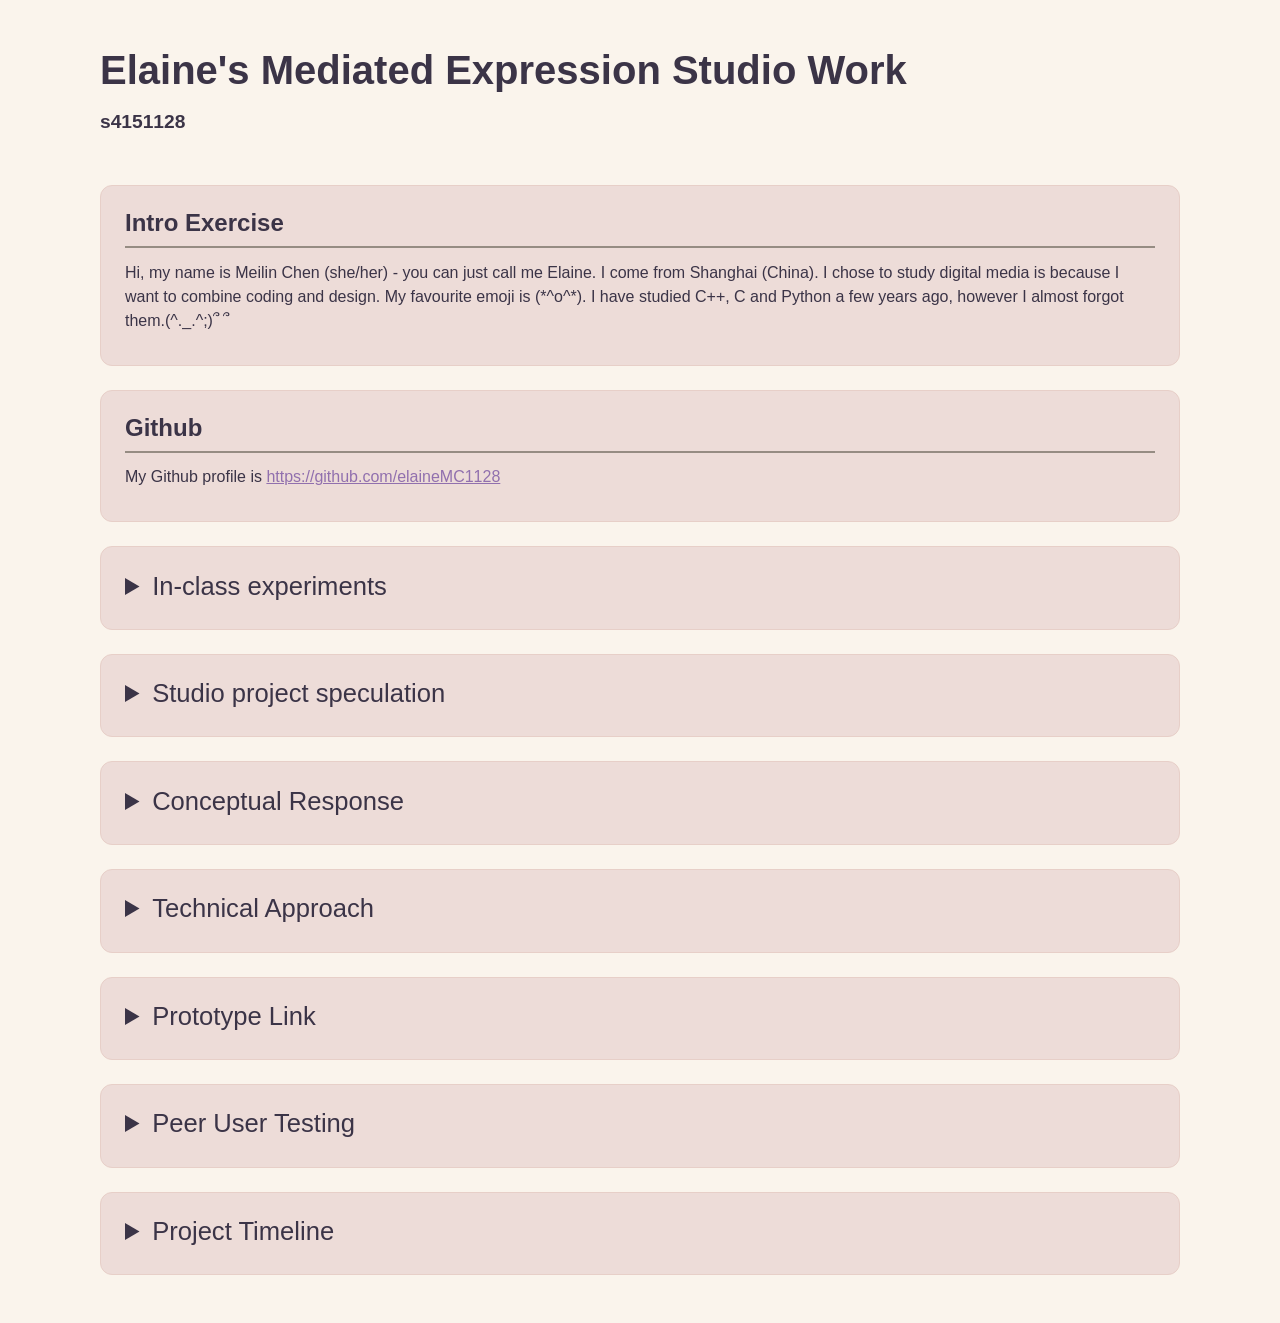
==== index.html @ d183e6df "update" ====
<!DOCTYPE html>
<html lang="en">
<head>
    <meta charset="UTF-8">
    <title>Studio Work Index</title>
    <link rel="stylesheet" href="reset.css">
    <link rel="stylesheet" href="style.css">
    <link rel="icon" type="image/png" href="./assets/icons/favicon.png">
</head>

<body>

<main>
    <h1>Elaine's Mediated Expression Studio Work</h1>
    <h3 id="studentId">s4151128</h3>

    <section>
        <h2>Intro Exercise</h2>

        <p>
        Hi, my name is Meilin Chen (she/her) - you can just call me Elaine. I come from Shanghai (China).
        I chose to study digital media is because I want to combine coding and design.
        My favourite emoji is (*^o^*). I have studied C++, C and Python a few years ago, however I almost forgot them.(^._.^;)՞ ՞　
        </p>
    </section>

    <section>
        <h2>Github</h2>
        <P>
            My Github profile is
            <a href="https://github.com/elaineMC1128" target="_blank" class="link">https://github.com/elaineMC1128</a>
        </P>
    </section>

    <section>
        <details>
            <summary>In-class experiments</summary>
            <ol>
                <li><a href="./informationDesignExperiment" target="_blank" class="link">Information design</a></li>
                <li><a href="./feedbackDesignExperiment" target="_blank" class="link">Feedback</a></li>
                <li><a href="./mappingDesignExperiment" target="_blank" class="link">Mapping</a> </li>
            </ol>
        </details>
    </section>

    <section>
        <details>
            <summary>Studio project speculation</summary>
            <h3>Framing</h3>
            <p>
                This project explores how music-making can be reimagined as a more intuitive and playful experience, rather than something that requires technical knowledge or formal training. Many traditional music tools rely on structured systems such as timelines, notation, or sequencing, which can make them difficult for beginners to approach. In contrast, contemporary digital media tools increasingly focus on accessibility, allowing users to engage in creative expression through simple and immediate interactions.<br>
                <br>For example, tools like <a href="https://www.patatap.com/" target="_blank" class="example">Patatap</a> demonstrate how pressing a single key can generate both sound and visual feedback, creating a strong and immediate connection between action and response. This highlights the importance of feedback in helping users understand how an interactive system works.

                Similarly, the <a href="https://yirggzmb.itch.io/musical-text-editor" target="_blank" class="example">Musical Text Editor</a> reinterprets typing as a musical action, showing that creative input does not need to follow traditional musical formats. Instead, everyday actions can be mapped to expressive outputs.<br>

            <figure>
                <img src="./assets/icons/patatap.jpg" alt="patatap" width="50%">
                <figcaption>Patatap</figcaption>
            </figure>

            <br>These examples suggest that creative tools are shifting away from precision and control, and towards play, exploration, and reinterpretation of input. Based on this context, this project speculates that music-making can be approached as a spatial and generative interaction, where users do not directly construct sound, but instead influence a system that produces it.<br>
            <br>This idea is also informed by early in-class experiments exploring mapping and feedback. The mapping experiment showed that users quickly understand interactions when there is a consistent relationship between movement and outcome. The feedback experiment highlighted how immediate visual and auditory responses help users perceive cause and effect. Together, these insights suggest that an effective expressive tool can be built through simple rules, as long as the relationship between action and response is clear.
            </p>

            <h3>Purpose</h3>
            <p>
                The purpose of this project is to design a browser-based interactive tool that allows users to generate evolving sound patterns through spatial interaction. The tool takes the form of a pool-like environment viewed from above, where users can place animated fish into the space.<br>
                <br>Rather than acting as direct instruments, the fish behave as autonomous agents. Once placed in the pool, they move independently across a tiled surface. The tile lines function as sound triggers, so that when a fish crosses a line, a musical note is produced. At the same time, the line visually reacts through a small ripple or vibration, reinforcing the connection between movement and sound.<br>

            <figure>
                <img src="./assets/icons/project%20sketch.png" alt="project-sketch" width="30%">
                <figcaption>Draft project diagram</figcaption>
            </figure>

            <br>Different fish introduce variation into the system. For instance, larger fish may move more slowly and produce lower tones, while smaller fish move faster and generate higher sounds. By choosing how many fish to place, where to position them, and how they interact within the space, users influence the resulting sound patterns.<br>
            <br>This interaction model shifts the focus from direct control to system-based interaction. Instead of composing a fixed sequence of notes, users set up conditions in which sound emerges over time. This approach is influenced by tools such as <a href="https://artsandculture.google.com/experiment/blob-opera/AAHWrq360NcGbw?hl=en" target="_blank" class="example">Blob Opera</a>, where users manipulate behaviour rather than individual notes, and <a href="https://www.incredibox.com/" target="_blank" class="example">Incredibox</a>, where combining elements leads to layered musical outcomes.<br>

            <div class="flex-container">
                <figure>
                    <img src="./assets/icons/Blob%20Opera.webp" alt="Blob Opera" width="40%">
                    <figcaption>Blob Opera</figcaption>
                </figure>

                <figure>
                    <img src="./assets/icons/Incredibox.jpg" alt="Incredibox" width="40%">
                    <figcaption>Incredibox</figcaption>
                </figure>
            </div>
            <br>Through this design, the project explores how indirect interaction can still produce meaningful creative expression. Users are not removed from the process, but instead engage with it differently—by observing, adjusting, and experimenting with the system.
            </p>

            <h3>Worth</h3>
            <p>
                The value of this project lies in its exploration of generative creativity and mediated interaction. By reducing the need for technical knowledge, the tool makes music-making more accessible and encourages users to experiment without fear of making mistakes.<br>
                <br>Compared to tools that rely on direct input, this project introduces a layer of separation between the user and the sound. The fish act as intermediaries, meaning that sound is not triggered directly, but emerges through behaviour. This creates a more dynamic and less predictable system, where outcomes are shaped over time rather than immediately defined.<br>
                <br>This unpredictability is an important aspect of the experience. It allows users to encounter unexpected patterns and moments of discovery, which can make the interaction more engaging. Instead of focusing on control or precision, the tool encourages exploration and curiosity.<br>
                <br>Insights from the design experiments also support this approach. The feedback experiment demonstrated that clear and immediate responses help users understand interactions, which is reflected in the visual and audio responses of the tile lines. The mapping experiment showed that spatial relationships can effectively communicate system behaviour, which is applied in the consistent mapping between fish movement and sound triggers.<br>
                <br>More broadly, this project contributes to ongoing discussions in digital media design about how tools can support new forms of creative expression. Rather than treating users as performers who execute actions, it positions them as participants within a system. The creative outcome is not something they directly construct, but something they influence.<br>
                <br>Ultimately, this project suggests that interactive tools can move beyond traditional models of control and towards more open, exploratory systems. By combining mapping, feedback, and generative behaviour, it proposes an alternative way of engaging with music—one that is visual, spatial, and shaped through interaction over time.
            </p>
        </details>
    </section>

    <section>
        <details class="subContainer">
            <summary>Conceptual Response</summary>
            <div class="dropdown-content">
                <p>
                    My project is an interactive sequencing tool. It is strongly influenced by experimental music games and aims to free music-making from the complexity of specialist knowledge. Instead of presenting users with a serious and technical music production interface like a traditional DAW, it transforms music composition into a lively and bright “digital pool” landscape, where users create melodies by placing different sea creatures, acting as note carriers, into a gridded pool.<br>
                    <br>The creative context of this project is centred on making music creation more approachable to a wider audience. Rather than expecting users to understand music theory or learn the conventions of traditional instruments and digital audio workstations, the project explores a more accessible way of composing and performing music. Through a simple, bright, cartoon-like visual style, it introduces digital music-making in a way that feels playful and inviting. The aim is to create an immersive but low-pressure environment for exploring sound, reducing the learning barrier of the interactive tool and allowing people to engage with music in a different way.<br>
                    <br>The main interaction design principle explored in this project is mapping. In the prototype, the spatial position of each fish is mapped to a specific musical outcome, so moving a fish to a different place in the pool changes the sequence that is produced. In this way, the visual arrangement of the fish becomes a form of musical structure. Rather than simply pressing buttons to trigger fixed notes, the user composes through spatial decisions and placement.<br>
                    <br>The novelty of the project lies in how it reinterprets the logic of a sequencer through the metaphor of a fish pool. Instead of using the conventional “scan line” found in traditional sequencers, I introduce a mechanism I call Rhythmic Wave Pulses. The sequencing process is no longer represented as a single moving point, but as a wave-like motion with a stronger sense of physical rhythm and spreading movement. In addition, I use a “fan” as a physical control metaphor for adjusting the frequency of the waves, giving users a more unusual and playful controller. This design not only connects closely to the idea of wave pulses, but also moves away from the standard operational language of music tools and turns it into a more intuitive, engaging, and game-like experience. As a result, the relationship between action and outcome becomes more tactile and imaginative, while still remaining clear enough for users to understand and explore.<br>
                </p>
            </div>
        </details>
    </section>

    <section>
        <details class="subContainer">
            <summary>Technical Approach</summary>
            <div class="dropdown-content">
                <p>
                    This project is built as a browser-based prototype using HTML, CSS, and JavaScript, with <a href="https://konvajs.org/docs/index.html" target="_blank" class="example">Konva.js</a> for the visual interface and <a href="https://tonejs.github.io/" target="_blank" class="example">Tone.js</a> for sound playback. I chose Konva because the tool depends on a custom 2D scene with draggable fish, layered graphics, and animated playback feedback, while Tone.js allows the visual arrangement to be translated into repeatable musical output. The CSS supports this by creating a soft aquatic atmosphere, so the prototype feels like a playful digital environment rather than a conventional music software interface.<br>
                    <br>The core feature of the project is a drag-and-place fish sequencer. Users select fish from a palette, create draggable copies by <i>clone</i> function, and place them into a gridded pool. When a fish is dropped, the function <i>isInsideGrid</i> checks whether it is inside the pool, and <i>getSnapPosition</i> function snaps it to the nearest cell, and stores its position in the <i>placedNotes array</i>. This turns visual placement into sequence data. In the current system, row position controls pitch through the <i>rowNotes array</i>, and column position controls playback timing as the scan moves across the grid. Fish type also maps to different synth timbres, so composition happens through spatial arrangement rather than traditional note input.<br>
                    <br>Other features support the concept through feedback and control. Playback is shown as a moving wave-like scan highlight that reads the grid column by column and triggers notes in the active column. A fan control is used for play and pause, with its rotating blades reinforcing the wave metaphor, while a slider adjusts speed and buttons allow the user to restart or clear the arrangement. Hover previews, cursor changes, and scale feedback also help make the fish feel interactive and easier to understand. Together, these technical systems support the project’s aim of making music-making more playful, accessible, and visually connected to sound. This section is supported by links to the project codebase, system map, and the external documentation for Konva.js and Tone.js on the work index page.
                </p>
            </div>
        </details>
    </section>

    <section>
        <details class="subContainer">
            <summary>Prototype Link</summary>
            <div class="dropdown-content">
                <p>
                    <a href="https://studioproject-prototype.netlify.app/" target="_blank">Open the prototype</a>
                </p>
            </div>
        </details>
    </section>

    <section>
        <details class="subContainer">
            <summary>Peer User Testing</summary>
            <div class="dropdown-content">
                <p>
                    <a href="https://forms.cloud.microsoft/r/Yyp75evXPv" target="_blank">Here's the Peer User Testing Form</a>
                </p>

                <h3>Peer User Testing Reflection</h3>
                <p>
                    Peer user testing indicated that the prototype was generally successful as an engaging music creation tool. Most participants reported that they felt able to create pieces with a personal touch, and many successfully produced music clips they enjoyed.<br>
                    <br>However, a common issue raised in the feedback was that users did not immediately understand the tool when they first started using it. Several users mentioned that they were initially confused by the fan control feature, particularly not realizing that clicking the fan would start playback or affect the rhythm. Some users were also unsure of the meanings of the different fish when they first entered the interface, and were unclear about the purposes of certain icons and control buttons. This suggests that while the prototype becomes understandable after a brief exploration, its onboarding process and information architecture still require improvement. To address this, I plan to make the controls more intuitive and the interface easier to understand upon first use by enhancing the information architecture, adding brief explanatory labels or prompts, and strengthening the interface’s visual hierarchy.<br>
                    <br>Another clear trend in the feedback is that users gave positive reviews of the project’s playful visual style and metaphors. Many testers found the fan control design creative, and several described it as “cute,” “fun,” or “in line with their aesthetic expectations.” This is encouraging, as one of my goals was precisely to move away from the visual language of traditional music software and make sequencing more game-like and accessible. At the same time, some users pointed out directions for expanding expressiveness. Suggested improvements include adding more sound types, extending note durations, adding sliders or controls, distinguishing between fish types more clearly, and providing more options for exploring musical effects. This feedback indicates that users feel the creative space and richness currently offered by the tool are somewhat limited, reminding me that I need to expand users’ creative scope and options while maintaining the project’s core focus on ease of use. Other users noted that certain sounds were too harsh, while some bass tones were too quiet. This feedback is also a key focus for adjustments and refinements in the next phase, as it determines the correlation between visual actions and auditory feedback, as well as the overall harmony of the project. I will explore sounds that better suit the tool’s cute, game-like style, and I am considering using a combination of instruments or a marimba.<br>
                    <br>The testing also revealed several practical issues affecting usability. Some users reported malfunctions with the play button, misalignment of the pause icon, abnormal drag behavior, overlapping fish positions, and unexpected interruptions during playback. These issues are critical because they impact the reliability of interactions. This feedback will be invaluable for my upcoming debugging efforts, which include: improving playback stability, optimizing hit detection and fish positioning logic, and preventing overlap errors. Overall, the peer testing confirmed that the project’s core concept is both engaging and unique, but it also indicated that the project currently requires clearer onboarding guidance, more refined interaction feedback, and further optimization of the sound and control systems.
                </p>
            </div>
        </details>
    </section>

    <section>
        <details class="subContainer">
            <summary>Project Timeline</summary>
            <div class="dropdown-content">
                <figure>
                    <img src="./assets/icons/project%20timeline.png" alt="project timeline"/>
                </figure>
            </div>
        </details>
    </section>

</main>

</body>
</html>
---- style.css ----
:root{
    --cor1: #FAF4EC;
    --cor2: #EDDCD8;
    --cor3: #D6D2C4;
    --cor4: #F7DAD9;
    --cor5: #F2BFD1;
    --cor6: #D6D2C4;
    --cor7: #968C83;
    --cor8: #D76B94;
    --cor9: #9170ae;
}

body {
    background-color: var(--cor1);
    color: #3b3447;
    font-family: 'Futura', 'Work Sans', sans-serif;
    line-height: 1.5;
    padding: 1rem;
}


main {
    max-width: 1080px;
    margin: 0 auto;
}

h1 {
    font-size: 2.5em;
    /*background-color: var(--cor6);*/
    padding: 1rem 0;
    margin: 0;
    border-radius: 12px;
}

#studentId {
    margin-top: -0.5rem;
    margin-bottom: 3rem;
}

h2 {
    font-size: 1.5em;
    margin: 0 0 0.8rem 0;
    padding-bottom: 0.3rem;
    border-bottom: 2px solid var(--cor7);
}

summary {
    font-size: 1.6em;
    margin: 0;
    padding-bottom: 0.3rem;
}

details[open] summary {
    border-bottom: 2px solid #8e857f;
    }

h3 {
    font-size: 1.2em;
    margin: 2.2rem 0 0.5rem 0;
}

p {
    margin: 0.8rem 0;
}

section {
    background-color: var(--cor2);
    padding: 1.2rem 1.5rem;
    margin: 1.5rem 0;
    border-radius: 12px;
    border: 1px solid #e7cfc8;
    box-sizing: border-box;
}

.example {
    color: var(--cor9);
    text-decoration: underline;
    font-weight: 500;
}

.example:hover {
    color: var(--cor8);
    text-decoration: none;
}

.link {
    color: var(--cor9);
}

.link:hover {
    color: var(--cor8);
    text-decoration: none;
}

figure {
    display: flex;
    flex-direction: column;
    align-items: center;
    margin: 1rem 0;
}

figcaption {
    margin-top: 5px;
    font-size: 0.9rem;
    color: #989898;
    font-style: italic;
}

.flex-container {
    display: flex;
    justify-content: center;
    gap: 3rem;
    flex-wrap: wrap;
}

.flex-container figure {
    display: flex;
    flex-direction: column;
    align-items: center;
    text-align: center;
}

.flex-container img {
    width: 100%;
    max-width: 400px;
    height: auto;
    border-radius: 6px;
}

i {
    color: var(--cor7);
}
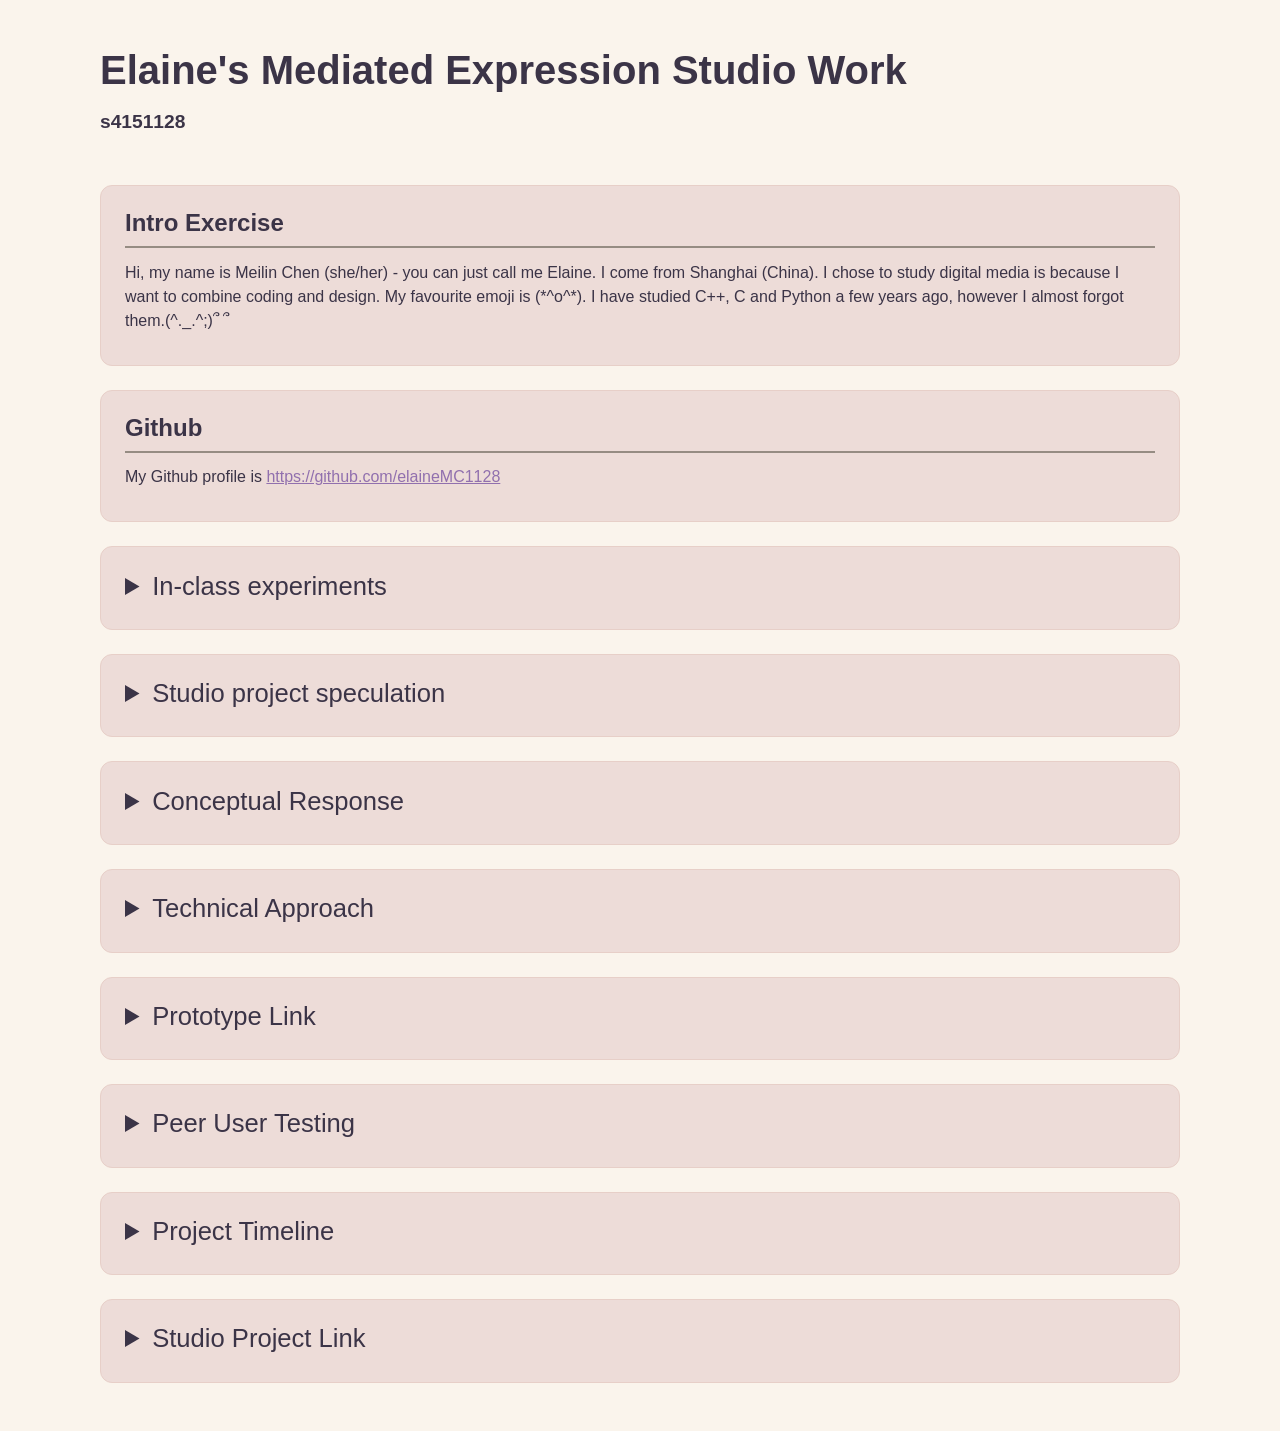
==== commit b9342229: "update" ====
--- a/index.html
+++ b/index.html
@@ -169,6 +169,22 @@
         </details>
     </section>
 
+    <section>
+        <details class="subContainer">
+            <summary>Studio Project Link</summary>
+            <div class="dropdown-content">
+                <h3>Ripple</h3>
+                <p>
+                    <a href="https://ripple-studioproject.netlify.app/" target="_blank">Open the project</a>
+                </p>
+                <img  src="./assets/icons/project_img.png" alt="project img" width="70%" />
+                <p>
+                    This project is a browser-based interactive sound tool where users place aquatic creatures into a circular pool to create evolving soundscapes through movement and gentle collisions. Rather than direct control, users shape unique musical moments through arrangement, chance, and interaction.
+                </p>
+            </div>
+        </details>
+    </section>
+
 </main>
 
 </body>
--- a/style.css
+++ b/style.css
@@ -129,4 +129,4 @@
 
 i {
     color: var(--cor7);
-}+}
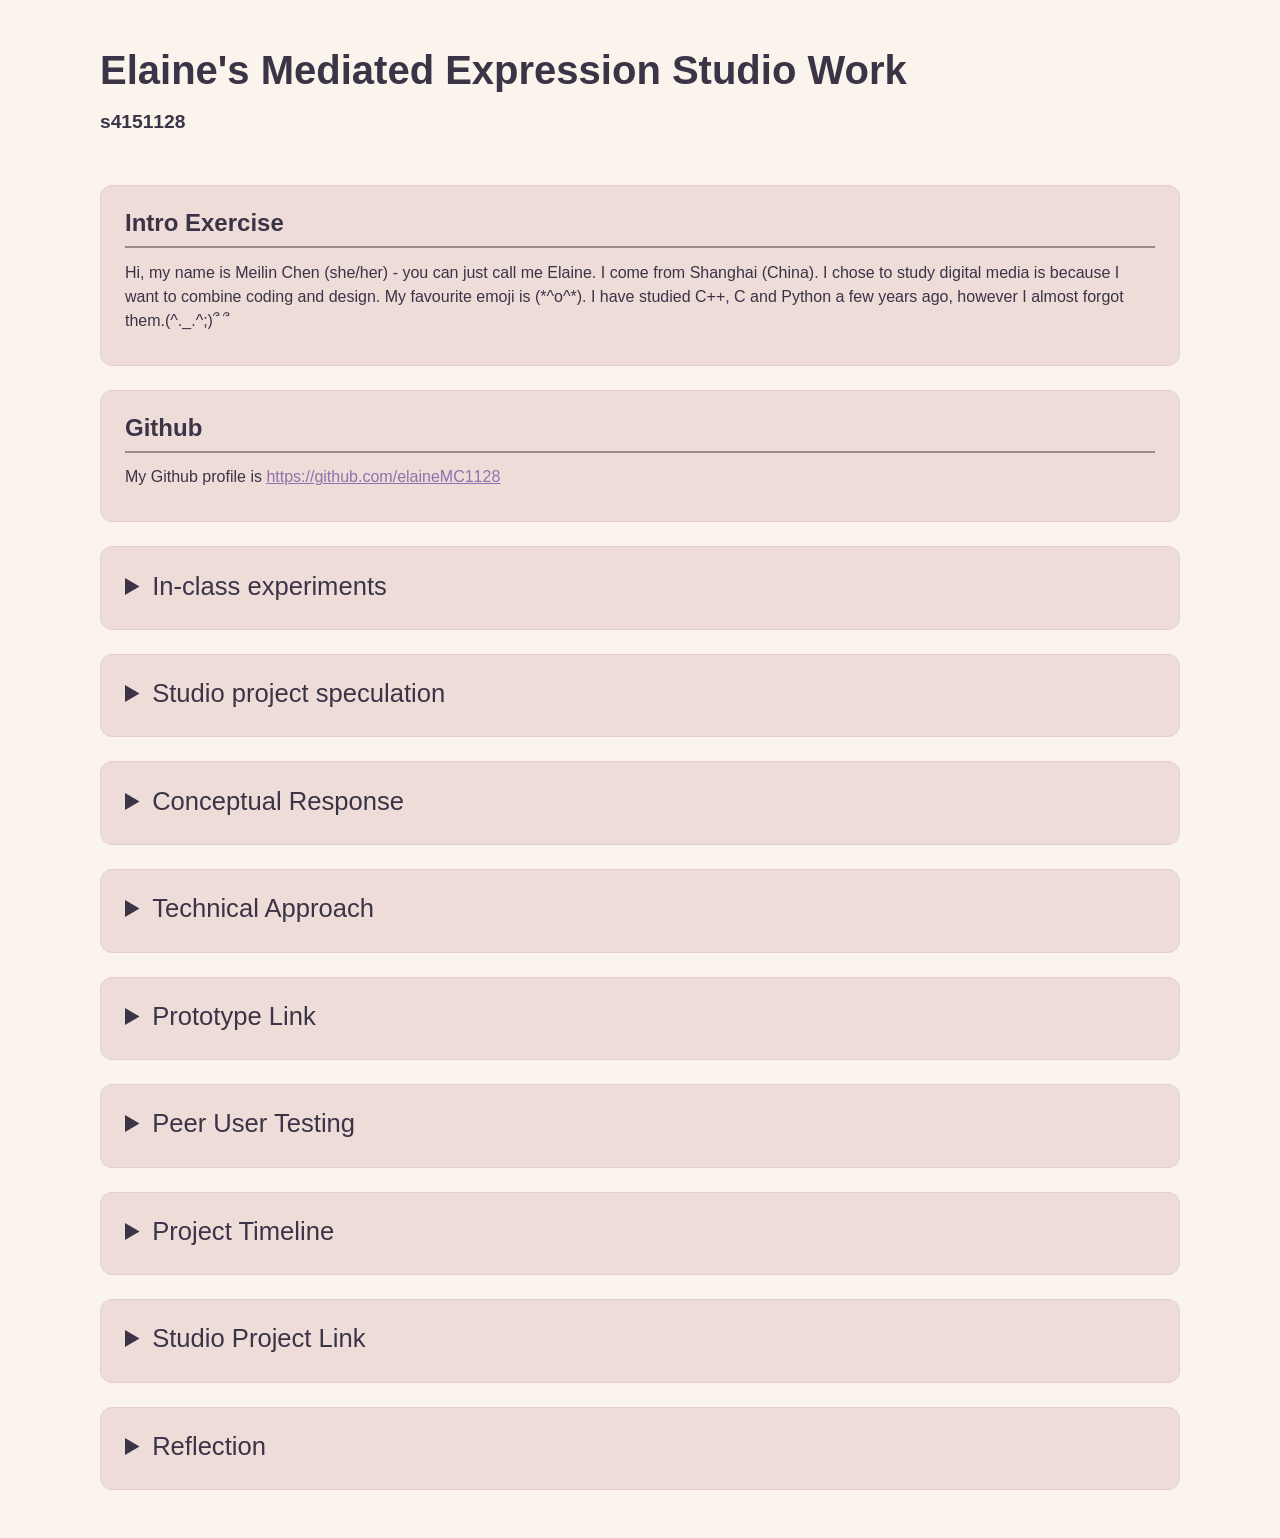
==== commit 39c3e8f8: "update" ====
--- a/index.html
+++ b/index.html
@@ -185,6 +185,211 @@
         </details>
     </section>
 
+    <section>
+        <details class="subContainer">
+            <summary>Reflection</summary>
+            <div class="dropdown-content">
+                <h3>Purpose and Final Design</h3>
+                <p>
+                    The initial purpose of this project was to design a browser-based tool in which users could generate evolving sound through spatial interaction, without directly composing or controlling the output. Users would place fish into a pool environment, and sound would emerge from the behaviour of those fish within the system instead of from direct instruction.
+                </p>
+                <p>
+                    The final design, Ripple, preserves this core intention. Users still place aquatic creatures into a pool viewed from above, and sound still emerges from what those creatures do rather than from what the user explicitly commands. The fundamental relationship between the user and the system, in which users set conditions rather than script results, remains unchanged.
+                </p>
+                <p>
+                    What changed was the mechanism through which sound is triggered. The initial design used tile lines as triggers. Fish crossing a line would produce a note. In the final design, sound is triggered by collisions between creatures and between creatures and zone boundaries. This shift came from a deeper consideration of what "emergent" actually means. Tile lines still impose a kind of structure because they divide the space into fixed intervals, and sound happens at predictable moments as fish cross them. Collision, by contrast, cannot be precisely predicted or scheduled. The moment a sound occurs depends entirely on the movement of multiple agents interacting with each other and with their environment.
+                </p>
+                <p>
+                    In this sense, the final design more fully achieves the original purpose than the initial concept did. The tool still asks users to make spatial decisions, such as what creatures to place, where to place them, and which zone to assign them to, but the resulting sound is less determined by those decisions than ever. The user shapes the conditions; the system shapes the sound.
+                </p>
+
+                <h3>Values and Judgement of Worth</h3>
+                <p>
+                    The values of this project were initially centred around three interconnected ideas: accessibility, the creative value of unpredictability, and indirect creative control. The final design embodies all of these values, although in some cases they became more clearly expressed than originally anticipated in the initial concept.
+                </p>
+                <p>
+                    At its core, Ripple is built around accessibility. The tool does not require any musical knowledge to use. There are no note names, rhythm grids, or timing structures to follow. The only actions available to users are dragging creatures into the pool, clicking to intervene, adjusting activity zones, and selecting moods. Each action produces immediate visual and sonic feedback, allowing users to understand the system through exploration rather than instruction.
+                </p>
+                <p>
+                    The value of unpredictability became more fully realised in the final design. After several major design iterations, the final version retained the idea of creatures moving freely, while sound is only generated through collisions, which cannot be precisely predicted. This means that the sonic output is genuinely unpredictable, even for the person setting up the system. At the same time, the final design does not blindly pursue unpredictability or treat randomness simply as something entertaining. Instead, it attempts to balance unpredictability with space for user agency, making unpredictability part of the experience itself, something to observe and reflect on. This also supports the accessibility of the tool, reducing the pressure users may feel to create “good” music and making the experience feel less intimidating to approach.
+                </p>
+                <p>
+                    In the final design, the user’s role in indirect creative control also became clearer. Users do not create sound by pressing keys, clicking notes, or placing notes onto a structured sequencer. Instead, they shape the conditions in which sound can happen (such as choosing timbre or adjusting the size of the performance space) and influence the characteristics and movement of sound-producing elements (such as selecting different creatures or clicking to interrupt their movement direction). This establishes a different relationship between the user and the tool. Rather than being a performer who controls every outcome, the user becomes a participant and influencer within the system.
+                </p>
+
+                <h3>Interaction Design Principle: Mapping</h3>
+                <p>
+                    The core interaction design principle explored in this project is mapping. In conventional music tools, mapping is typically applied in a direct and deterministic way: a key maps to a fixed note, a position on a grid maps to a specific beat, a slider maps to a precise value. The relationship between input and output is one-to-one, immediate, and fully controlled by the user. The novelty in Ripple lies in deliberately breaking this relationship while keeping the mapping itself legible.
+                </p>
+                <p>
+                    In Ripple, spatial position still maps to pitch. Creatures placed in the inner zone produce high tones, creatures in the outer zone produce low tones. This part of the mapping is straightforward and intuitive. However, this mapping is never activated directly by the user. Sound only occurs on collision, and collision is a physical event that emerges from the behaviour of multiple autonomous agents interacting within a confined space. The user decides where to place a creature, but cannot decide when or whether it will collide, how hard that collision will be, or what else it will collide with. The mapping is real and consistent, but its activation is outside the user's direct control.
+                </p>
+                <p>
+                    This creates what could be described as an indirect mapping chain: the user maps a creature to a zone, the zone maps to a pitch range, and the collision maps to a moment in time. Each step in this chain is logical and learnable, but the chain as a whole produces outcomes that cannot be fully predicted. The user understands the rules without being able to script the result.
+                </p>
+                <p>
+                    This is where the novel application lies. Most tools use mapping to give users precise authorship. Users decide what sound happens, and the mapping executes that decision. *Ripple* uses mapping to give users meaningful influence over a system that retains its own agency. The spatial logic is clear enough that users can make intentional decisions, such as placing a slow moving sea slug in the outer zone because they want occasional deep tones, or placing a rock in the inner zone to create more frequent high pitch collisions. However, the sound that actually emerges is always partly authored by the system itself.
+                </p>
+                <p>
+                    The result is a form of mapping that is legible without being deterministic. Users are not guessing randomly because their spatial decisions have real and consistent sonic consequences. At the same time, they are not composing directly because the system mediates between intention and outcome in a way that preserves genuine unpredictability. This balance between legibility and indeterminacy is what makes the application of mapping novel in this project.
+                </p>
+
+                <h3>Design Judgement</h3>
+                <h4>
+                    Judgment 1: From Grid pool (fish randomly swim) to Pool Sequencer (static fish as notes)
+                </h4>
+                <div class="flex-container">
+                    <figure>
+                        <img src="assets/img/version1.png" alt="prototype_version1" width="40%">
+                        <figcaption>Grid pool</figcaption>
+                    </figure>
+
+                    <figure>
+                        <img src="assets/img/version2.png" alt="prototype_version2" width="40%">
+                        <figcaption>Pool Sequencer</figcaption>
+                    </figure>
+                </div>
+                <p>
+                    My earliest concept explored a pool where fish moved randomly and triggered sounds as they crossed structured lines. I was very drawn to the idea of autonomous fish movement because it felt playful, alive, and less dependent on direct user control. I liked the idea that sound could emerge naturally from movement and space rather than be deliberately composed.
+                </p>
+                <p>
+                    However, after experimenting with this idea, I realised there was a tension between three competing systems: the randomness of fish movement, the structured grid triggering sound, and the unpredictable collisions between fish. These elements constantly disrupted each other, creating a level of chaos that made the project difficult to understand as a music-making tool. The sounds felt inconsistent, and users had very little opportunity to intentionally shape outcomes.
+                </p>
+                <p>
+                    This exploration helped me realise that too much unpredictability reduced user agency. Although I liked the idea of randomness, users still needed a sense of participation and decision-making. As a result, I shifted towards a grid sequencer prototype, where fish became static placements within a structured system. This allowed mapping to become clearer, gave users more control over sound decisions, and reduced the feeling of losing control over the experience.
+                </p>
+
+                <h4>
+                    Judgment 2: From Grid Sequencer to Circular Pool
+                </h4>
+                <div class="flex-container">
+                    <figure>
+                        <img src="assets/img/version2.png" alt="prototype_version2" width="40%">
+                        <figcaption>Pool Sequencer</figcaption>
+                    </figure>
+                    <figure>
+                        <img src="assets/img/project_img.png" alt="Circular Pool" width="40%">
+                        <figcaption>Circular Pool</figcaption>
+                    </figure>
+                </div>
+                <p>
+                    Although the grid sequencer solved some problems, peer testing and tutor feedback gradually made me realise that the project was becoming increasingly similar to a traditional music sequencer. The fish and pool metaphor made it visually playful, but underneath, the interaction was still highly structured and predictable.
+                </p>
+                <p>
+                    Through this process, I realised that my attempt to maximise control had unintentionally moved the project away from its original intention. I wanted to create an expressive and accessible creative tool, but the project was starting to feel closer to conventional music software.
+                </p>
+                <p>
+                    The design judgment here was whether to refine the tile line system — adjusting spacing, randomising line positions, or varying fish speeds, or to reconsider the trigger mechanism entirely.
+                </p>
+                <p>
+                    The decision was to move away from tile lines altogether and replace them with collision as the sole sound trigger. This judgment was informed since I encountered Clinamen(an installation by Céleste Boursier-Mougenot) after researching creative tools and interactive artworks. In this artwork, sound is produced entirely by the physical encounter between objects, with no underlying grid or structure. This reference helped me realise that unpredictability did not necessarily need to be removed. Instead, it could become part of the expressive experience.
+                </p>
+
+                <h4>
+                    Judgement 3: Complex Controls to Depth Design Decision
+                </h4>
+                <div class="flex-container">
+                    <figure>
+                        <img src="assets/img/function%20test.png" alt="omplex Controls" width="40%">
+                        <figcaption>Complex Controls Test</figcaption>
+                    </figure>
+                    <figure>
+                        <img src="assets/img/function2.png" alt="Final Functions" width="40%">
+                        <figcaption>Final Functions</figcaption>
+                    </figure>
+                </div>
+                <p>
+                    An earlier version of Ripple included directional water current controls for each of the three concentric zones. Users could set the speed and direction of the current in each zone, which would influence the movement of creatures within it. The intention is to give users more control options and make the pool area the primary factor in their decision-making. However, after trying this direction, this mechanism created more confusion than control. Instead of making the tool more expressive, the extra rules made the interaction feel less clear. I have a deep understanding of the meaning of the phrase "depth rather than width".
+                </p>
+                <p>
+                    Because of this, I decided to simplify the ring system. In the final design, the rings mainly function as sound or pitch regions, rather than complex movement controllers. Instead, I updated the number and characteristics of creature species, changing from only differentiating them by speed to giving each organism its own realistic movement patterns. This is a more natural adjustment to movement and a more intuitive choice.
+                </p>
+
+                <h4>
+                    Judgment 4: (Tool goal) make music → explore sound generation
+                </h4>
+                <p>
+                    Another important design judgement was redefining the goal of the tool itself.
+                </p>
+                <p>
+                    At the beginning, I imagined the project as a tool for people without music knowledge to make music. However, because the system relied on movement, randomness, and collision, the resulting sounds were often unpredictable and not conventionally melodic. Initially, I saw this as a problem because I felt the outcome should sound more “musical.”
+                </p>
+                <p>
+                    Over time, I realised that the chaotic and imperfect qualities of the system were actually meaningful. Instead of forcing the project to create structured music, I reframed it as a tool for exploring sound generation. This shift helped me accept unpredictability as part of the experience rather than something that needed to be removed.
+                </p>
+                <p>
+                    This judgment changed how I evaluated success in the project. I no longer focus on whether users can create beautiful melodies, but rather on whether users can explore the generation of sound and experience unexpected moments without pressure through this indirect interactive mechanism.
+                </p>
+
+                <h3>Production Timeline</h3>
+                <figure>
+                    <img src="./assets/img/project-timeline.png" alt="project timeline"/>
+                </figure>
+                <p>
+                    My final production timeline changed several times during the semester. At first, I planned to develop the original pool idea where fish moved across lines and triggered notes. This stage focused on defining the purpose, worth, and interaction principle of the project.
+                </p>
+                <p>
+                    In the middle stage, I developed the project into a grid-based pool sequencer — a gridded pool with fish as note carriers and tile lines as triggers. After peer user testing and the tutor’s feedback, two significant issues were identified: the tool was not sufficiently novel in its interaction model, and the sound design needed more depth and variation. These findings prompted a fundamental redesign rather than an incremental refinement. I shifted the project towards the circular pool system. I explored collision-based sound, ring mapping, autonomous creature movement, and a simpler control structure. This stage was more challenging because I had to rethink both the concept and the technical system, but it also made the final project feel more original and connected to my design values.
+                </p>
+                <p>
+                    In retrospect, the most significant navigational decision was the choice to fully commit to the redesign rather than patch the original prototype. This decision created short-term pressure but resulted in a final design that is more conceptually coherent and more honest to the project's stated values. The pivot was disruptive to the original timeline, but it was the right judgment to make.
+                </p>
+
+                <h3>The Aspect I Am Most Proud Of</h3>
+                <p>
+                    The aspect of this project I am most proud of is the conceptual shift from generating music to generating sound.
+                </p>
+                <p>
+                    This was not a decision I arrived at immediately. The project began with the intention of helping non musicians make music, which still implicitly assumed that the goal was a musical output, something structured, something that could be judged as good or not good. It was only through the process of building, testing, and reconsidering that I came to understand why that framing was limiting. The tile line system, the sequencer logic, and the fish as note carriers concept were all attempts to make something that sounded like music. All of them carried an implicit standard of correctness that contradicted the project's stated value of accessibility and freedom from judgment.
+                </p>
+                <p>
+                    The shift happened when I stopped trying to make the tool produce better music and started asking what it would mean to fully embrace the chaos. The reference to <i>Clinamen</i> was important here, not as a visual inspiration, but as a philosophical permission. <i>Clinamen</i> is not trying to sound good. It is simply the result of objects moving through space and encountering each other. The beauty, when it occurs, is accidental. That accidental quality is not a flaw in the system. It is the system.
+                </p>
+                <p>
+                    Once I accepted this, every subsequent design decision became clearer. The project keeps a balance between control and chance. The user can make decisions, but the system still has autonomy. This was difficult to achieve because too much randomness can make the user feel disconnected, while too much control can make the project feel like a normal music interface. The final design sits somewhere between these two sides, which I think makes it more expressive.
+                </p>
+
+                <h3>The Aspect I Found Most Challenging</h3>
+                <p>
+                    The most challenging aspect of this project was navigating the tension between user control and system autonomy.
+                </p>
+                <p>
+                    This tension appeared at almost every stage of the design process. The project was built around the idea that users should not have direct control over sound. The sound should emerge from the behaviour of a system rather than from explicit user instruction. But designing a system that feels genuinely expressive to the person using it, rather than simply random, required a level of calibration that was much harder to achieve than expected.
+                </p>
+                <p>
+                    The flow control system was the clearest example of this challenge. The intention was to give users a meaningful way to shape the dynamics of the pool without giving them direct control over sound. In practice, the controls introduced more confusion than clarity — users could not easily read the relationship between adjusting a current and the sonic result. Removing the flow controls resolved the confusion, but it also raised the question of whether users still had enough agency to feel like they were creating something rather than just watching something happen.
+                </p>
+                <p>
+                    This question‘how much control is enough’ did not have an obvious answer, and I revised it multiple times. Too much control pushed the tool back toward a conventional sequencer. Too little control made the experience feel passive and disconnected.
+                </p>
+                <p>
+                    The solution I arrived at — zone placement as a permanent compositional decision, click-to-intervene as a real-time but temporary disruption, and Mood as a global tonal character setting — was an attempt to distribute control across different timescales and layers. Placement is a slow, deliberate decision. Clicking is an impulsive, immediate one. Mood is a framing decision made before interaction begins. Together they give users multiple registers of agency without any single one of them determining the outcome.
+                </p>
+                <p>
+                    I am not certain this balance is perfectly calibrated. Some users may still feel that the tool does not respond to them clearly enough, or that the connection between their decisions and the sound is too loose. But working through this challenge clarified something important about the project's design values: that the goal was never to give users control over sound, but to give them a meaningful relationship with a system that produces it. The difference between those two things is subtle, but it is the conceptual core of Ripple.
+                </p>
+
+                <h3>Peer Creative Tool Contrast</h3>
+                <p>
+                    A peer's project that provided insightful contrast to my own design judgements was Jannalyn's Klotz Beats. The tool is a grid-based sequencer where users drag colourful geometric shapes onto a grid to create musical loops. Vertical position maps to pitch, horizontal position maps to timing, and each shape's colour and form corresponds to a distinct sound. The visual design is inspired by children's building blocks, and this metaphor operates on two levels simultaneously: the grid is both a sequencer and a canvas for arranging shapes into a visual composition, and the shapes are both musical notes and building blocks that can be assembled into something that looks like a toy construction.
+                </p>
+                <p>
+                    The contrast I found most instructive was in how we each resolved the same underlying question‘ how do you make sound creation accessible to people without musical knowledge’but arrived at opposite answers.
+                </p>
+                <p>
+                    Klotz Beats resolves this through clarity and directness. Each action has a fixed, predictable result. The user places a shape in a cell, and that shape plays its sound at that moment in the sequence, every time. But Klotz Beats achieved something I had not considered — a tool where the visual and sonic outputs are equally valid and independent of each other. A user could engage with it purely as a sound tool, or purely as a visual arrangement activity, or both at once. The creative experience is doubled without the interface becoming more complex.
+                </p>
+                <p>
+                    Ripple, by contrast, resolves the same question through the removal of judgment rather than the removal of complexity. Users do not need to understand music theory, but they also cannot fully predict what sound will result from their actions, because sound only occurs on collision, and collision cannot be scheduled. The tool is accessible not because it is easy to read, but because there is no correct way to use it. Chaos is not a failure state but the expected and accepted output.
+                </p>
+                <p>
+                    Seeing Klotz Beats made me recognise this as a deliberate but unexamined constraint in my own design, and helped me understand more clearly what kind of creative experience Ripple is actually offering, and what it is not.
+                </p>
+
+            </div>
+        </details>
+    </section>
+
 </main>
 
 </body>
